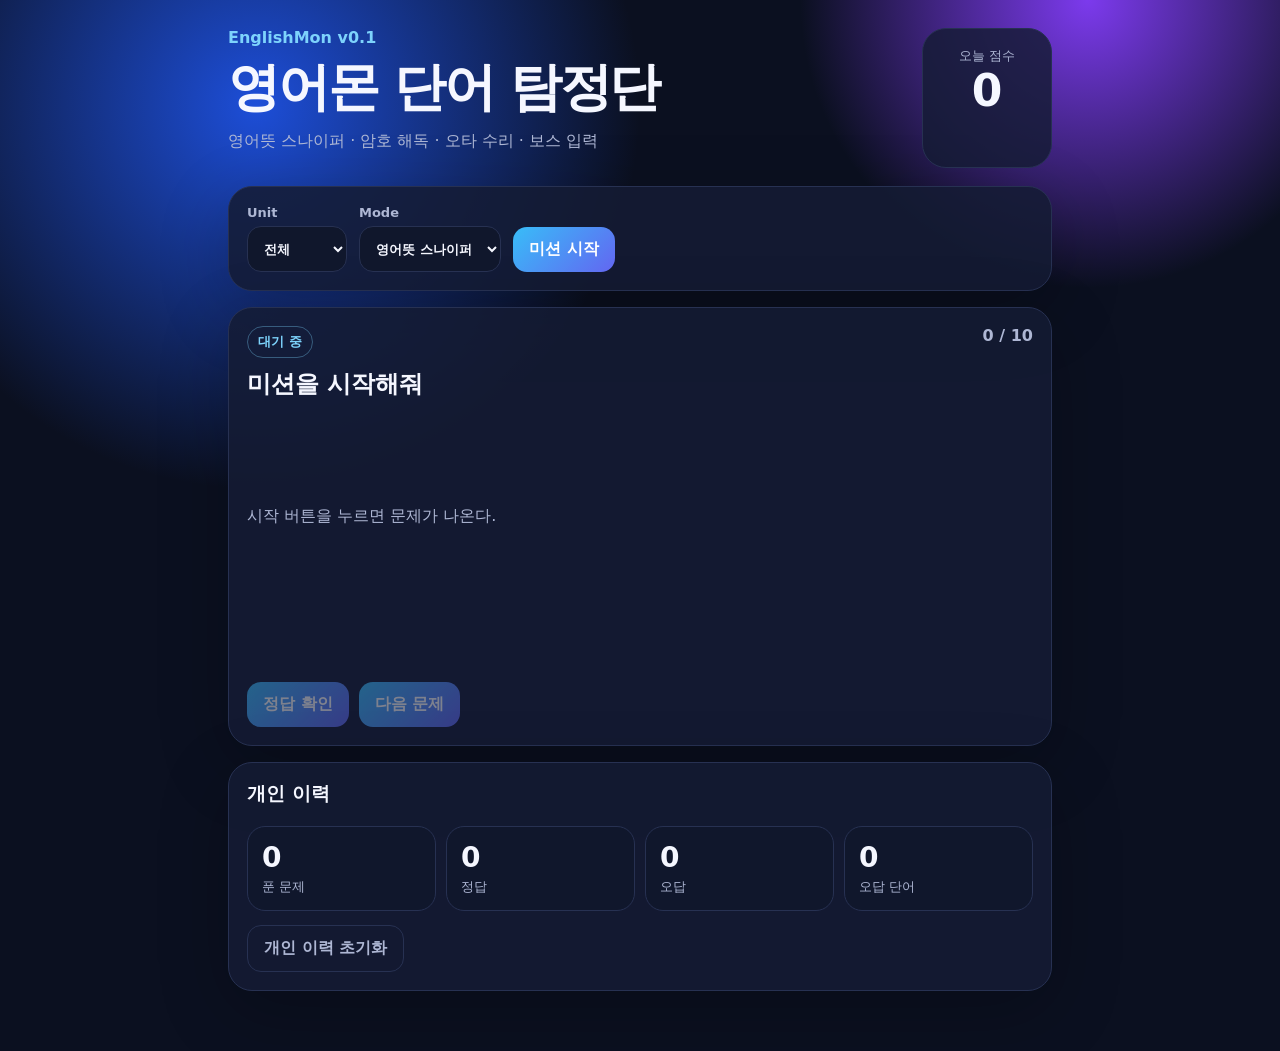
==== public/index.html @ 9a62dba4 "feat: add EnglishMon browser shell v0.2" ====
﻿<!doctype html>
<html lang="ko">
<head>
  <meta charset="utf-8" />
  <meta name="viewport" content="width=device-width, initial-scale=1" />
  <title>영어몬 MVP</title>
  <link rel="stylesheet" href="./styles.css" />
</head>
<body>
  <main class="app">
    <section class="hero">
      <div>
        <p class="eyebrow">EnglishMon v0.1</p>
        <h1>영어몬 단어 탐정단</h1>
        <p class="sub">영어뜻 스나이퍼 · 암호 해독 · 오타 수리 · 보스 입력</p>
      </div>
      <div class="profile">
        <div class="profile-label">오늘 점수</div>
        <div id="score" class="profile-score">0</div>
      </div>
    </section>

    <section class="panel">
      <div class="row">
        <label>
          Unit
          <select id="unitSelect">
            <option value="all">전체</option>
            <option value="4">Unit 4</option>
            <option value="6">Unit 6</option>
            <option value="7">Unit 7</option>
            <option value="8">Unit 8</option>
            <option value="10">Unit 10</option>
          </select>
        </label>

        <label>
          Mode
          <select id="modeSelect">
            <option value="definition_sniper">영어뜻 스나이퍼</option>
            <option value="cipher_blank">암호 해독</option>
            <option value="typo_repair">오타 수리</option>
            <option value="boss_input">보스 입력</option>
            <option value="mixed">랜덤 미션</option>
          </select>
        </label>

        <button id="startBtn">미션 시작</button>
      </div>
    </section>

    <section class="game-card">
      <div class="game-top">
        <div>
          <p id="modeBadge" class="badge">대기 중</p>
          <h2 id="promptTitle">미션을 시작해줘</h2>
        </div>
        <div class="progress">
          <span id="progressText">0 / 10</span>
        </div>
      </div>

      <div id="questionArea" class="question-area">
        <p class="empty">시작 버튼을 누르면 문제가 나온다.</p>
      </div>

      <div id="feedback" class="feedback"></div>

      <div class="actions">
        <button id="checkBtn" disabled>정답 확인</button>
        <button id="nextBtn" disabled>다음 문제</button>
      </div>
    </section>

    <section class="panel">
      <h3>개인 이력</h3>
      <div class="stats">
        <div><strong id="seenCount">0</strong><span>푼 문제</span></div>
        <div><strong id="correctCount">0</strong><span>정답</span></div>
        <div><strong id="wrongCount">0</strong><span>오답</span></div>
        <div><strong id="weakCount">0</strong><span>오답 단어</span></div>
      </div>
      <button id="resetBtn" class="ghost">개인 이력 초기화</button>
    </section>
  </main>

  <script src="./app.js"></script>
</body>
</html>
---- public/styles.css ----
﻿:root {
  --bg: #0b1020;
  --card: #141b34;
  --card2: #10172c;
  --text: #f5f7ff;
  --muted: #aeb7d4;
  --line: #273152;
  --accent: #7dd3fc;
  --good: #4ade80;
  --bad: #fb7185;
  --warn: #facc15;
}

* {
  box-sizing: border-box;
}

body {
  margin: 0;
  font-family: system-ui, -apple-system, BlinkMacSystemFont, "Segoe UI", sans-serif;
  background:
    radial-gradient(circle at 20% 10%, #1d4ed8 0, transparent 24rem),
    radial-gradient(circle at 85% 0%, #7c3aed 0, transparent 18rem),
    var(--bg);
  color: var(--text);
}

button, select, input {
  font: inherit;
}

button {
  border: 0;
  border-radius: 14px;
  padding: 12px 16px;
  background: linear-gradient(135deg, #38bdf8, #6366f1);
  color: white;
  font-weight: 800;
  cursor: pointer;
}

button:disabled {
  opacity: 0.45;
  cursor: not-allowed;
}

button.ghost {
  background: transparent;
  border: 1px solid var(--line);
  color: var(--muted);
}

.app {
  max-width: 860px;
  margin: 0 auto;
  padding: 28px 18px 60px;
}

.hero {
  display: flex;
  justify-content: space-between;
  gap: 16px;
  align-items: stretch;
  margin-bottom: 18px;
}

.eyebrow {
  margin: 0 0 6px;
  color: var(--accent);
  font-weight: 800;
}

h1, h2, h3, p {
  margin-top: 0;
}

h1 {
  margin-bottom: 8px;
  font-size: clamp(30px, 6vw, 52px);
  letter-spacing: -0.04em;
}

.sub {
  color: var(--muted);
}

.profile {
  min-width: 130px;
  border: 1px solid var(--line);
  background: rgba(20, 27, 52, 0.82);
  border-radius: 24px;
  padding: 18px;
  text-align: center;
}

.profile-label {
  color: var(--muted);
  font-size: 13px;
}

.profile-score {
  font-size: 44px;
  font-weight: 900;
}

.panel, .game-card {
  border: 1px solid var(--line);
  background: rgba(20, 27, 52, 0.86);
  border-radius: 24px;
  padding: 18px;
  margin-top: 16px;
  box-shadow: 0 20px 70px rgba(0,0,0,0.24);
}

.row {
  display: flex;
  flex-wrap: wrap;
  gap: 12px;
  align-items: end;
}

label {
  display: grid;
  gap: 6px;
  color: var(--muted);
  font-size: 13px;
  font-weight: 700;
}

select, input {
  min-height: 46px;
  border-radius: 14px;
  border: 1px solid var(--line);
  background: var(--card2);
  color: var(--text);
  padding: 10px 12px;
}

.game-top {
  display: flex;
  justify-content: space-between;
  gap: 14px;
}

.badge {
  display: inline-block;
  margin-bottom: 10px;
  border: 1px solid rgba(125, 211, 252, 0.35);
  color: var(--accent);
  border-radius: 999px;
  padding: 6px 10px;
  font-size: 13px;
  font-weight: 800;
}

.progress {
  color: var(--muted);
  font-weight: 800;
}

.question-area {
  min-height: 210px;
  display: grid;
  gap: 12px;
  align-content: center;
}

.empty {
  color: var(--muted);
}

.big-word {
  font-size: clamp(34px, 9vw, 76px);
  font-weight: 950;
  letter-spacing: -0.04em;
  margin-bottom: 8px;
}

.meaning {
  color: var(--muted);
  font-size: 20px;
}

.masked {
  font-size: clamp(34px, 8vw, 64px);
  letter-spacing: 0.08em;
  font-weight: 950;
}

.typo {
  color: var(--warn);
  text-decoration: line-through;
}

.options {
  display: grid;
  gap: 10px;
}

.option {
  text-align: left;
  background: var(--card2);
  border: 1px solid var(--line);
  color: var(--text);
}

.option.selected {
  border-color: var(--accent);
  outline: 3px solid rgba(125, 211, 252, 0.2);
}

.answer-input {
  width: 100%;
  font-size: 24px;
  font-weight: 800;
}

.feedback {
  min-height: 34px;
  margin: 6px 0 12px;
  font-weight: 900;
}

.feedback.good {
  color: var(--good);
}

.feedback.bad {
  color: var(--bad);
}

.actions {
  display: flex;
  gap: 10px;
  flex-wrap: wrap;
}

.stats {
  display: grid;
  grid-template-columns: repeat(4, 1fr);
  gap: 10px;
  margin-bottom: 14px;
}

.stats div {
  background: var(--card2);
  border: 1px solid var(--line);
  border-radius: 18px;
  padding: 14px;
  display: grid;
  gap: 4px;
}

.stats strong {
  font-size: 28px;
}

.stats span {
  color: var(--muted);
  font-size: 13px;
}

@media (max-width: 640px) {
  .hero {
    display: block;
  }

  .profile {
    margin-top: 14px;
  }

  .row > * {
    width: 100%;
  }

  .stats {
    grid-template-columns: repeat(2, 1fr);
  }
}
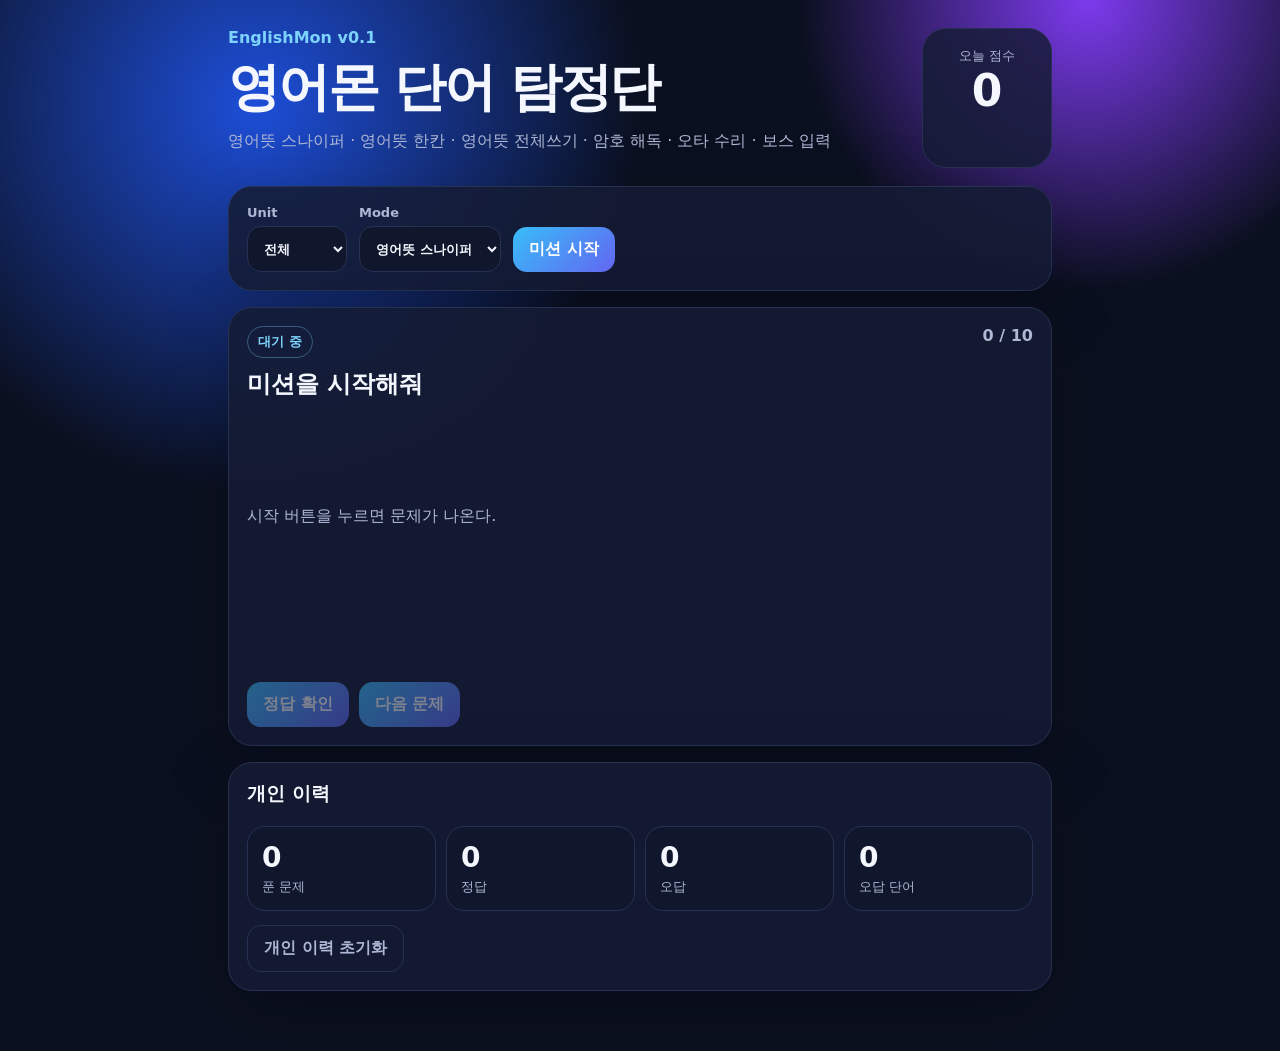
==== commit 35a8f288: "feat: add PDF English definition writing modes v0.3" ====
--- a/public/index.html
+++ b/public/index.html
@@ -12,7 +12,7 @@
       <div>
         <p class="eyebrow">EnglishMon v0.1</p>
         <h1>영어몬 단어 탐정단</h1>
-        <p class="sub">영어뜻 스나이퍼 · 암호 해독 · 오타 수리 · 보스 입력</p>
+        <p class="sub">영어뜻 스나이퍼 · 영어뜻 한칸 · 영어뜻 전체쓰기 · 암호 해독 · 오타 수리 · 보스 입력</p>
       </div>
       <div class="profile">
         <div class="profile-label">오늘 점수</div>
@@ -38,6 +38,8 @@
           Mode
           <select id="modeSelect">
             <option value="definition_sniper">영어뜻 스나이퍼</option>
+            <option value="definition_one_blank">영어뜻 한칸</option>
+            <option value="definition_full_input">영어뜻 전체쓰기</option>
             <option value="cipher_blank">암호 해독</option>
             <option value="typo_repair">오타 수리</option>
             <option value="boss_input">보스 입력</option>
@@ -88,3 +90,4 @@
 </body>
 </html>
 
+
--- a/public/styles.css
+++ b/public/styles.css
@@ -277,3 +277,25 @@
     grid-template-columns: repeat(2, 1fr);
   }
 }
+
+.definition-box {
+  border: 1px solid var(--line);
+  background: var(--card2);
+  border-radius: 18px;
+  padding: 18px;
+  font-size: 22px;
+  line-height: 1.55;
+  font-weight: 800;
+  margin: 12px 0;
+}
+
+.muted-box {
+  color: var(--muted);
+  font-weight: 700;
+}
+
+.textarea-input {
+  min-height: 120px;
+  resize: vertical;
+  line-height: 1.4;
+}
